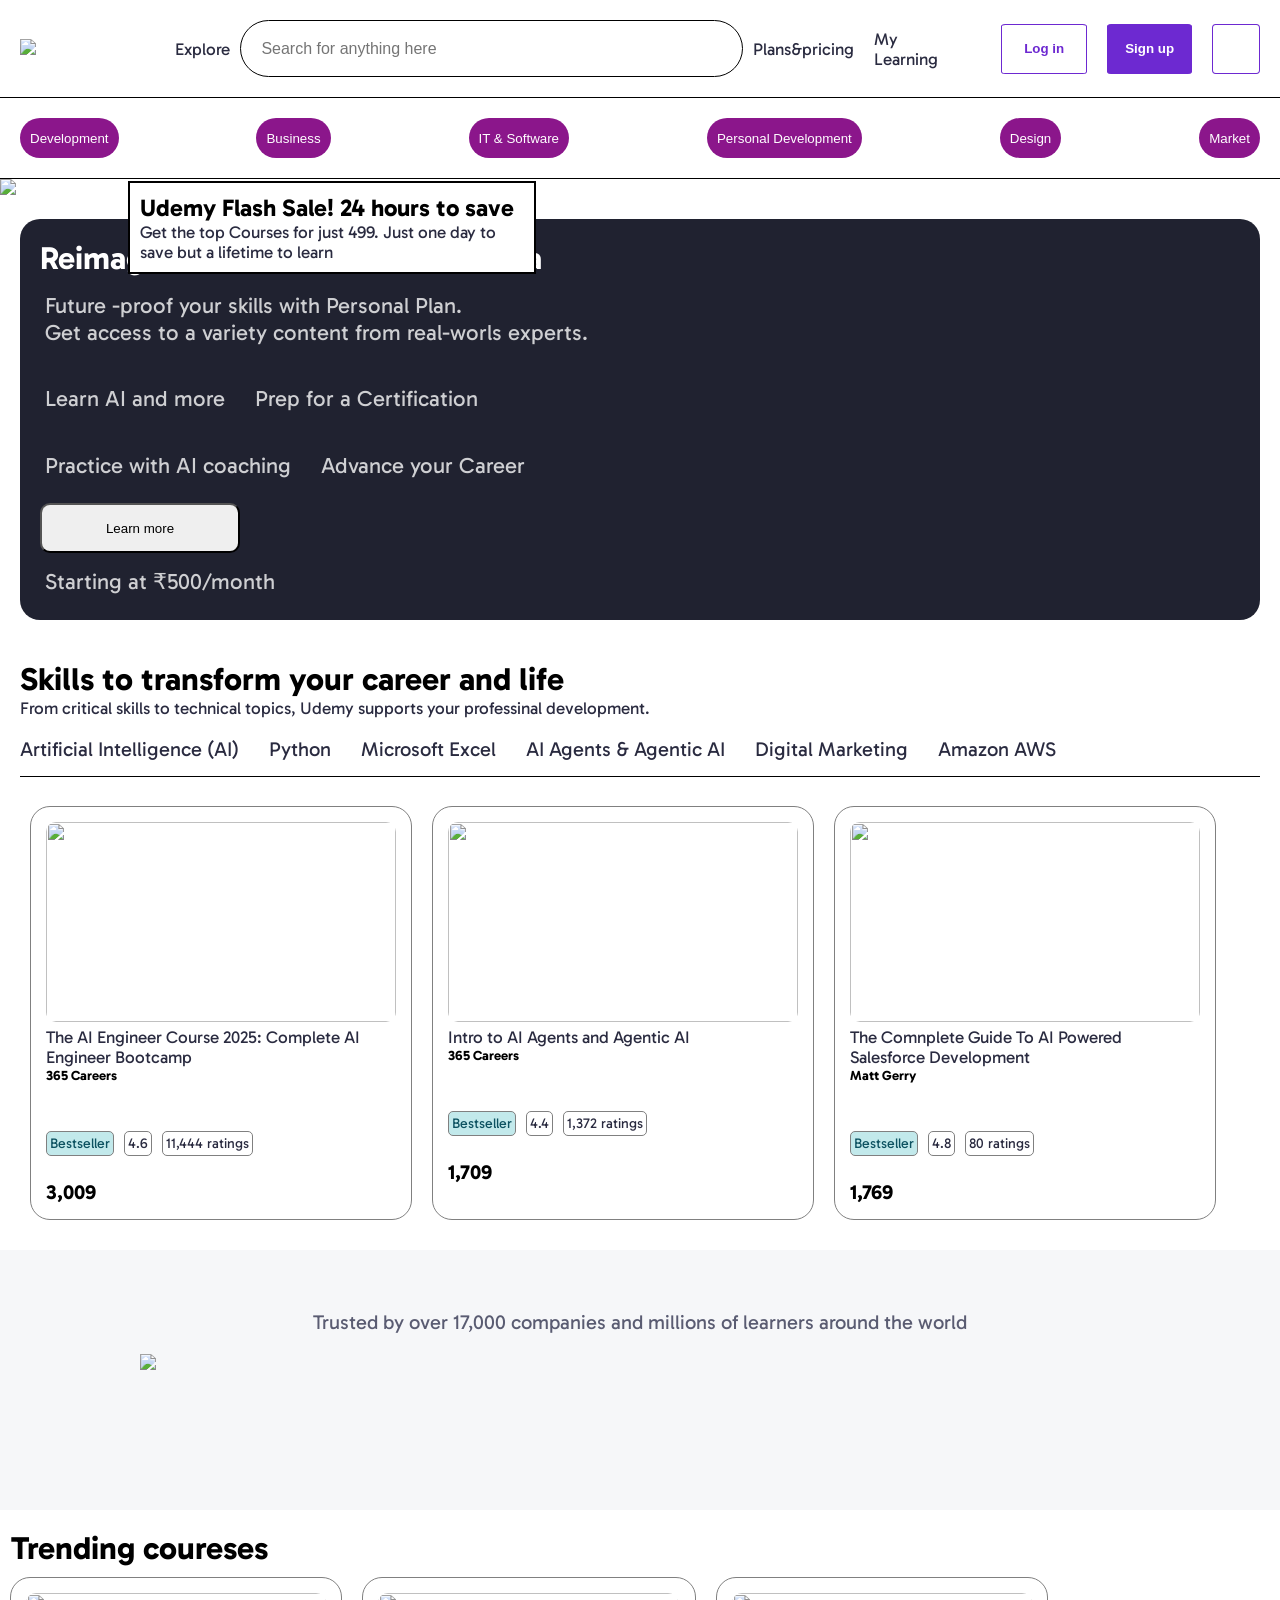
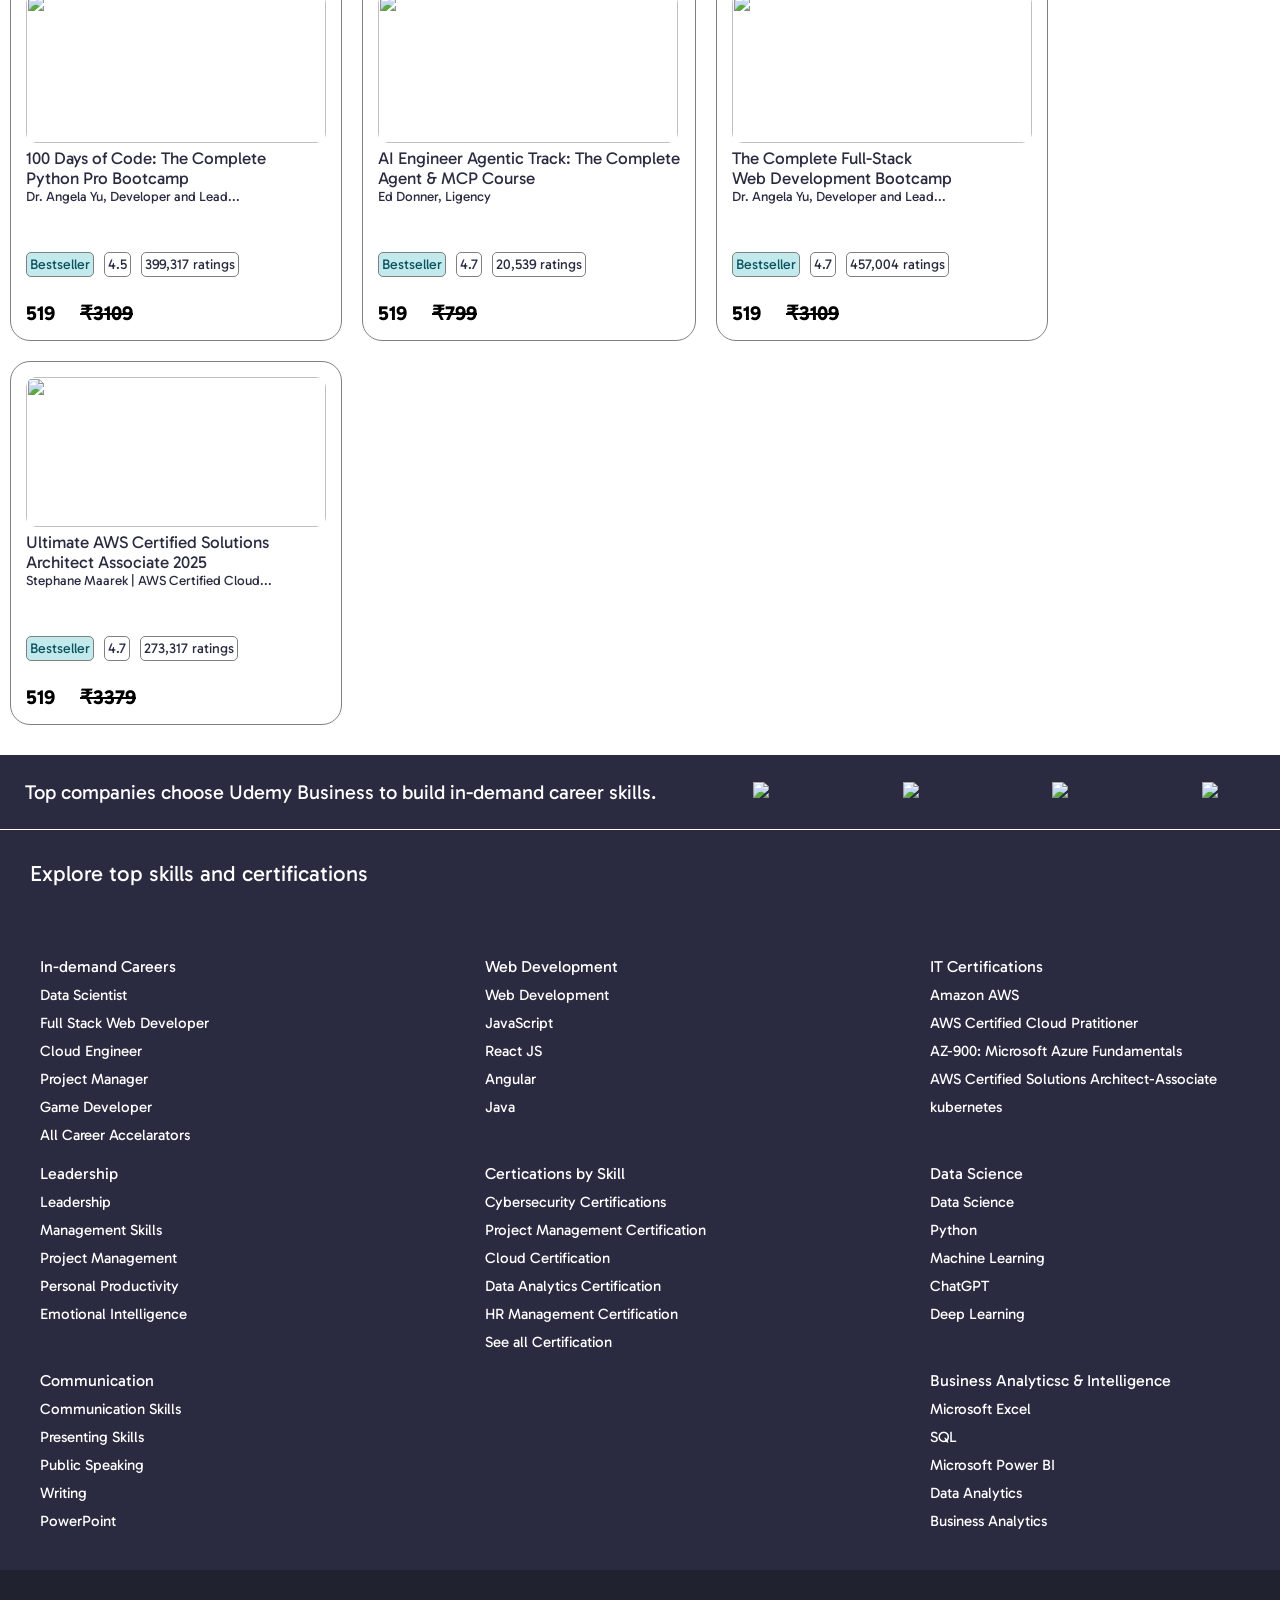
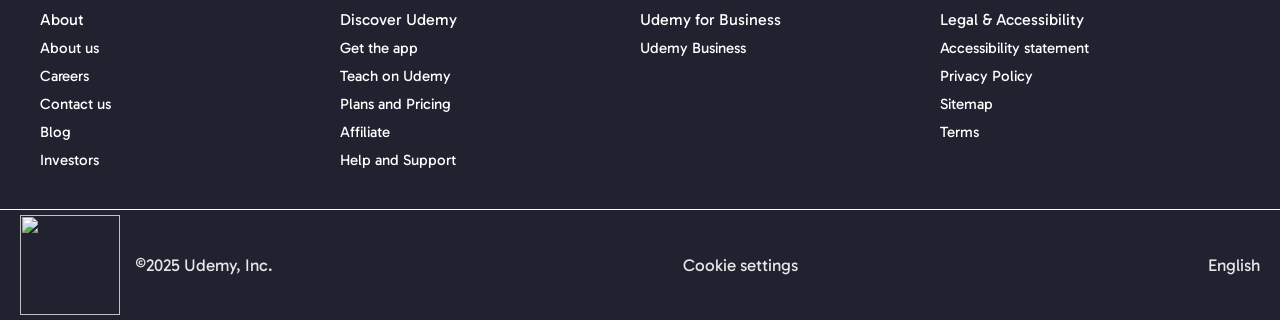
==== index.html @ 70ea8b69 "done" ====
<!DOCTYPE html>
<html lang="en">
<head>
    <meta charset="UTF-8">
    <meta name="viewport" content="width=device-width, initial-scale=1.0">
    <title>Udemy</title>
    <link rel="preconnect" href="https://fonts.googleapis.com">
    <link rel="preconnect" href="https://fonts.gstatic.com" crossorigin>
    <link href="https://fonts.googleapis.com/css2?family=Gabarito:wght@400..900&family=Roboto+Condensed:ital,wght@0,100..900;1,100..900&display=swap" rel="stylesheet">
    <link rel="stylesheet" href="style.css">
    <link rel="stylesheet" href="https://cdnjs.cloudflare.com/ajax/libs/font-awesome/7.0.1/css/all.min.css" integrity="sha512-2SwdPD6INVrV/lHTZbO2nodKhrnDdJK9/kg2XD1r9uGqPo1cUbujc+IYdlYdEErWNu69gVcYgdxlmVmzTWnetw==" crossorigin="anonymous" referrerpolicy="no-referrer" />
</head>
<body>
    <!--navbar-->
    <div class="navbar">
        <div class="navbar_s1">
            <img src="images/logo-udemy.svg">
            
        </div>
        <div class="nav1">
            <p>Explore</p>
        </div>
        <div class="navbar_s2">
            <i class="fa-solid fa-magnifying-glass" style="color: #000000;"></i>
            <input type="text" placeholder="Search for anything here">
        </div>
        <div class="navbar_s3">
            <p>Plans&pricing</p>
            <!-- <p>My Learning</p> -->
             <div class="mylearning">
                <p>My Learning</p>
                <div class="mylearning_popup">
                    <p>you did not purchase anything</p>
                </div>
             </div>
            <i class="fa-solid fa-cart-shopping" style="color: #030303;"></i>
            <button id="login"><h4>Log in</h4></button>
            <button id="signup"><h4>Sign up</h4></button>
            <button id="globe"><i class="fa-solid fa-globe" style="color: #050505;"></i></button>
        </div>
        <div class="navbar_s4">
            <i class="fa-solid fa-list" style="color: #000000;"></i>
        </div>
    </div>
    <div class="menu_catt">
        <button class="catt">Development</button>
        <button class="catt">Business</button>
        <button class="catt">IT & Software</button>
        <button class="catt">Personal Development</button>
        <button class="catt">Design</button>
        <button class="catt">Market</button>
    </div>
    <div class="sale-image">
        <img src="images/ad1.png">
        <div class="sale_imageoff">
            <h2>Udemy Flash Sale! 24 hours to save</h2>
            <p>
            Get the top Courses for just 499. Just one day to save but a lifetime to learn
            </p>
        </div>
    </div>

<div class="ad">
    <div class="ad_sec">
        <h1>Reimagine Your Career in the AI era</h1>
        <P>Future -proof your skills with Personal Plan.<br> Get access to a variety content from real-worls experts.</P>
        <br>
        <div class="ad_p1">
            <p><i class="fa-solid fa-star-of-life" style="color: #FFD43B;"></i> Learn AI and more</p>
            <p><i class="fa-solid fa-trophy" style="color: #19ae61;"></i> Prep for a Certification</p>
            <p><i class="fa-regular fa-message" style="color: #FFD43B;"></i> Practice with AI coaching</p>
            <p><i class="fa-solid fa-lightbulb" style="color: #12fdce;"></i> Advance your Career</p>
        </div>
        <br>
        <button style="color:black; width: 200px; height: 50px;border-radius: 10px;">Learn more</button>
        <p>Starting at ₹500/month</p>
    </div>
 
 <div class="ad_img">
    <img src="images/card_files/ai-career@1x.webp" alt="">
 </div>
 <br>
</div>

<div class="course_ad">
    <h1>Skills to transform your career and life</h1>
    <p>From critical skills to technical topics, Udemy supports your professinal development.</p>
    <br>
    <div class="coursead_1">
        <p>Artificial Intelligence (AI)</p>
        <p>Python</p>
        <p>Microsoft Excel</p>
        <p>AI Agents & Agentic AI</p>
        <p>Digital Marketing</p>
        <p>Amazon AWS</p>
    </div>
    <br>
    <div class="recommend">
        <div class="recomment_2">
            <img src="images/card_files/6112535_7103.jpg">
            <p>The AI Engineer Course 2025: Complete AI<br> Engineer Bootcamp</p>
            <h6>365 Careers</h6>
            <br><br>
            <div class="small_recomment">
                <p id="recommend_p">Bestseller</p>
                <p><i class="fa-solid fa-star" style="color: #FFD43B;"></i> 4.6</p>
                <p>11,444 ratings</p>
            </div>
            <br>
            <h4><i class="fa-solid fa-indian-rupee-sign" style="color: #13294e;"></i>3,009 &emsp;</h4>
        </div>
        <div class="recomment_2">
            <img src="images/card_files/6791359_66d8_2.jpg">
            <p>Intro to AI Agents and Agentic AI</p>
            <h6>365 Careers</h6>
            <br><br>
            <div class="small_recomment">
                <p id="recommend_p">Bestseller</p>
                <p><i class="fa-solid fa-star" style="color: #FFD43B;"></i> 4.4</p>
                <p>1,372 ratings</p>
            </div>
            <br>
            <h4><i class="fa-solid fa-indian-rupee-sign" style="color: #13294e;"></i>1,709 &emsp;</h4>
        </div>
<div class="recomment_2">
            <img src="images/card_files/6814079_b2f0_4.jpg">
            <p>The Comnplete Guide To AI Powered <br>Salesforce Development</p>
            <h6>Matt Gerry</h6>
            <br><br>
            <div class="small_recomment">
                <p id="recommend_p">Bestseller</p>
                <p><i class="fa-solid fa-star" style="color: #FFD43B;"></i> 4.8</p>
                <p>80 ratings</p>
            </div>
            <br>
            <h4><i class="fa-solid fa-indian-rupee-sign" style="color: #13294e;"></i>1,769 &emsp;</h4>
        </div>

    </div>
    

</div>


 <div class="logo_card">
    <p>Trusted by over 17,000 companies and millions of learners around the world</p>
    <div class="logo_card1">
        <img src="images/card_files/volkswagen-light.svg">
        <img src="images/card_files/samsung_logo.svg" alt="">
        <img src="images/card_files/cisco_logo.svg" alt="">
        <img src="images/card_files/vimeo_logo_resized-2.svg" alt="">
        <img src="images/card_files/procter_gamble_logo.svg" alt="">
        <img id="dis" src="images/card_files/hewlett_packard_enterprise_logo.svg" alt="">
        <img id="dis" src="images/card_files/citi_logo.svg" alt="">
        <img id="dis" src="images/card_files/ericsson_logo.svg" alt="">
    </div>
    </div>





<br>


    <h1>&emsp13;Trending coureses</h1>
    <div class="recommend">
        
    
        <div class="recomment_1">
            <img src="images/image_card4.jpg">
            <p>100 Days of Code: The Complete <br>Python Pro Bootcamp</p>
            <h6>Dr. Angela Yu, Developer and Lead...</h6>
            <br><br>
            <div class="small_recomment">
                <p id="recommend_p">Bestseller</p>
                <p><i class="fa-solid fa-star" style="color: #FFD43B;"></i> 4.5</p>
                <p>399,317 ratings</p>
            </div>
            <br>
            <h4><i class="fa-solid fa-indian-rupee-sign" style="color: #13294e;"></i>519 &emsp;<del>₹3109</del></h4>
        </div>

        <div class="recomment_1">
            <img src="images/image_card3.jpg">
            <p>AI Engineer Agentic Track: The Complete<br> Agent & MCP Course</p>
            <h6>Ed Donner, Ligency</h6>
            <br><br>
            <div class="small_recomment">
                <p id="recommend_p">Bestseller</p>
                <p><i class="fa-solid fa-star" style="color: #FFD43B;"></i> 4.7</p>
                <p>20,539 ratings</p>
            </div>
            <br>
            <h4><i class="fa-solid fa-indian-rupee-sign" style="color: #13294e;"></i>519 &emsp;<del>₹799</del></h4>
        </div>

        <div class="recomment_1">
            <img src="images/image_card2.jpg">
            <p>The Complete Full-Stack <br>Web Development Bootcamp</p>
            <h6>Dr. Angela Yu, Developer and Lead...</h6>
            <br><br>
            <div class="small_recomment">
                <p id="recommend_p">Bestseller</p>
                <p><i class="fa-solid fa-star" style="color: #FFD43B;"></i> 4.7</p>
                <p>457,004 ratings</p>
            </div>
            <br>
            <h4><i class="fa-solid fa-indian-rupee-sign" style="color: #13294e;"></i>519 &emsp;<del>₹3109</del></h4>
        </div>

        <div class="recomment_1">
            <img src="images/image_card1.jpg">
            <p>Ultimate AWS Certified Solutions <br>Architect Associate 2025</p>
            <h6>Stephane Maarek | AWS Certified Cloud...</h6>
            <br><br>
            <div class="small_recomment">
                <p id="recommend_p">Bestseller</p>
                <p><i class="fa-solid fa-star" style="color: #FFD43B;"></i> 4.7</p>
                <p>273,317 ratings</p>
            </div>
            <br>
            <h4><i class="fa-solid fa-indian-rupee-sign" style="color: #13294e;"></i>519 &emsp;<del>₹3379</del></h4>
        </div>
        
    </div>
   <br>

    <div class="logo_ad">
        <p id="p_logo" style="color: white; font-size: 20px;">Top companies choose Udemy Business to build in-demand career skills.</p>
        <p><img src="images/card_files/nasdaq-light.svg" alt="none"></p>
        <p><img src="images/card_files/volkswagen_logo.svg" alt="none"></p>
        <p><img src="images/card_files/netapp-light.svg" alt="none"></p>
        <p><img src="images/card_files/eventbrite-light.svg" alt="none"></p>

    </div>    

    <p style="background-color: #2a2b40; padding: 30px;color: white; font-size: 22px;">Explore top skills and certifications</p>

    <div class="footer">
        
        <div class="footer_2">
            In-demand Careers
            
                <p>Data Scientist</p>
                <p>Full Stack Web Developer</p>
                <p>Cloud Engineer</p>
                <p>Project Manager</p>
                <p>Game Developer</p>
                <p>All Career Accelarators</p>
            
        </div>
       <div class="footer_2">
            Web Development
            <p>Web Development</p>
            <p>JavaScript</p>
            <p>React JS</p>
            <p>Angular</p>
            <p>Java</p>
                
            
        </div>
        <div class="footer_2">
            IT Certifications
            
               <p>Amazon AWS</p>
               <p>AWS Certified Cloud Pratitioner</p>
               <p>AZ-900: Microsoft Azure Fundamentals</p>
               <p>AWS Certified Solutions Architect-Associate</p>
               <p>kubernetes</p>
               
            
        </div>
        <div class="footer_2">
            Leadership
            
                <p>Leadership</p>
                <p>Management Skills</p>
                <p>Project Management</p>
                <p>Personal Productivity</p>
                <p>Emotional Intelligence</p>
            
        </div>
        
        <div class="footer_2">
            Certications by Skill
            <p>Cybersecurity Certifications</p>
            <p>Project Management Certification</p>
            <p>Cloud Certification</p>
            <p>Data Analytics Certification</p>
            <p>HR Management Certification</p>
            <p>See all Certification</p>
            
        </div>
        <div class="footer_2">
            Data Science
            <p>Data Science</p>
            <p>Python</p>
            <p>Machine Learning</p>
            <p>ChatGPT</p>
            <p>Deep Learning</p>
            
        </div>
        <div class="footer_2">
            Communication
            <p>Communication Skills</p>
            <p>Presenting Skills</p>
            <p>Public Speaking</p>
            <p>Writing</p>
            <p>PowerPoint</p>
            
        </div>
        <div class="footer_2">
            Business Analyticsc & Intelligence
            <p>Microsoft Excel</p>
            <p>SQL</p>
            <p>Microsoft Power BI</p>
            <p>Data Analytics</p>
            <p>Business Analytics</p>
            
        </div>
    </div>










    <div class="container">
        <div class="footer_2">
            About
                <p>About us</p>
                <p>Careers</p>
                <p>Contact us</p>
                <p>Blog</p>
                <p>Investors</p>
            
        </div>
        <div class="footer_2">
            Discover Udemy
            <p>Get the app</p>
            <p>Teach on Udemy</p>
            <p>Plans and Pricing</p>
            <p>Affiliate</p>
            <p>Help and Support</p>
        </div>
        <div class="footer_2">
            Udemy for Business
                <p>Udemy Business</p>
        </div>
        <div class="footer_2">
            Legal & Accessibility
            
                <p>Accessibility statement</p>
                <p>Privacy Policy</p>
                <p>Sitemap</p>
                <p>Terms</p>
            
        </div>
        
    </div>
    
    <div class="footer1">
        <div id="foot_img"><img src="images/logo-udemy.svg"><p>&copy;2025 Udemy, Inc.</p></div>
         
         <p>Cookie settings</p>
         <p><i class="fa-solid fa-globe" style="color: white;"></i>English</p>
    </div>
    
</body>
</html>
---- style.css ----
*{
    margin: 0;
    padding: 0;
}
body{
    font-family: 'Gabarito',sans-serif;
}

.navbar{
    padding: 20px;
    display: flex;
    justify-content: space-between;
    border-bottom: 1px black solid;
    gap: 10px;
    position: sticky;
    top: 0;
    align-items: center;
    background-color: white;
    z-index: 1;
    
}
.navbar_s1{
    width: 150px;
}
.navbar_s2{
    padding: 10px;
    border: solid black 1px;
    width: 40%;
    height:35px;
    border-radius: 30px;
    display: flex;
    align-items: center;
    gap: 10px;
}

.navbar_s2 input{
    border: none;
    width:100%;
    font-size: 16px;
}
.navbar_s2 input:focus{
    outline: none;
}

.navbar_s3{
    display: flex;
    font-size: 18px;
    gap: 20px;
    align-items: center;
}
p{
    color: #2A2B40;
    font-size: 17px;
}
.navbar_s4{
    display: none;
}
.mylearning{
   position:relative;
   cursor: pointer;
}
.mylearning:hover .mylearning_popup{
    display: block;
}
.mylearning_popup{
    display: none;
   position:absolute;
   background-color: rgba(255, 255, 255);
   border: 1px solid black;
   width: 100%;
   top: 150%;
   right: 0;
   padding: 10px;

}
#login{
    border: solid #6D29D1 1px;
    height: 50px;
    width: 90px;
    border-radius: 5%;
    color: #6D29D1;
    background-color: white;
}
#signup{
    border: solid #6D29D1 1px;
    height: 50px;
    width: 90px;
    border-radius: 5%;
    color:white;
    background-color: #6D29D1;
}

#globe{
    height: 50px;
    width: 50px;
    background-color: white;
    border-radius: 8%;
    border: solid #6D29D1 1px;
}
.menu_catt{
    padding: 20px;
    display: flex;
    justify-content: space-between;
    border-bottom: 1px solid black;
}
.catt{
    height: 40px;
    padding: 10px;
    background-color:rgba(128, 0, 128, 0.915);
    color: white;
    border-radius: 20px;
    border: none;
}
.catt:hover{
    background-color: orange;
    color: black;
}
.sale-image{
    position: relative;
}
.sale-image img{
    width: 100%;
}
.sale_imageoff{
    padding: 10px;
    width: 30%;
    border: 2px solid black;
    background-color: white;
    position: absolute;
    top: 10%;
    left: 10%;
}
.course_ad{
    padding: 20px;
}
.coursead_1{
    display: flex;
    gap: 30px;
    border-bottom: solid black 0.1px;
    padding-bottom: 15px;
}
.coursead_1 p{
    font-size: 20px;

}
.ad{
    margin: 20px;
    padding: 20px;
    background-color: #202230;
    color: white;
    display: flex;
    flex-wrap: wrap;
    gap: 30px;
    align-items: center;
    border-radius: 20px;
}
.ad_img img{
    height: 465px;
    
}
.ad_sec p{
    font-size: 22px;
    padding: 5px;
    color: rgba(253, 252, 252, 0.793);
    margin-top: 10px;
}
.ad_sec{
    width: 600px;
}
.ad_p1{
    display: flex;
    flex-wrap: wrap;
    align-items: center;
    gap: 20px;
}

.logo_ad{
    padding: 25px;
    display: flex;
    align-items: center;
    justify-content: space-between;
    background-color:#2A2B40;
    color: white;
    border-bottom: solid white 1px;
    border-top: solid white 1px; 
}
.recommend{
    padding: 10px;
    display: flex;
    justify-content: start;
    flex-wrap: wrap;
    gap: 20px;
    font-size: 20px;
}
.recomment_1 h6{
    color: #2A2B40;
    font-weight: lighter;
}
.recomment_1{
    padding: 15px;
    border: gray solid 0.5px;
    
    border-radius: 20px;
    

}
.recomment_1 img{
    width: 300px;
    height: 150px;
    border-radius: 10px;
}

.recomment_2{
    padding: 15px;
    border: gray solid 0.5px;
    border-radius: 20px;
}
.recomment_2 img{
    width: 350px;
    height: 200px;
    border-radius: 10px;
}

.small_recomment{
    display: flex;
    flex-wrap: wrap;
    gap:10px;
}
.small_recomment p{
    padding: 3px;
    border: gray solid 0.1px;
    text-align: center;
    border-radius: 5px;
    font-size: 14px;
}
#recommend_p{
    background-color: #C2E9EB;
    color: #0D5261;
}
.logo_card{
    height: 200px;
    background-color:#F6F7F9;
    text-align: center;
    padding-top: 60px;
   
}
.logo_card p{
    color: #5A5C72;
    font-size: 20px;
    font-weight: lighter;


}
.logo_card1{
    height: 80px;
    display:flex;
    justify-content: space-evenly;
    align-items: center;
    
}

.logo_card img{
    height:40px;
}






















.footer{
    display: flex;
    background-color: #2A2B40;
    color: white;
    padding: 40px;
    flex-wrap: wrap;
    justify-content: space-between;
    gap: 20px;
    
}
.footer p{
    margin-top: 10px;
    color: white;
    font-size: 15px;
}
.footer_2 p:hover{
    color: gray;
    text-decoration: underline;
}
.footer_2{
    width: 310px;
}















.container{
    padding:40px;
    background-color: #202230;
    color: white;
    display: flex;
    justify-content: space-between;
}

.container p{
    margin-top: 10px;
    color: white;
    font-size: 15px;
}
.container p:hover{
    color: gray;
    text-decoration: underline;
}
.footer1{
    padding: 20px;
    background-color: #202230;
    height: 70px;
    border-top: solid 0.1px white;
    display: flex;
    align-items: center;
    justify-content: space-between;

}
.footer1 p{
    color:#ffffffe3;
    font-weight: lighter;
}
.footer1 img{
    height: 100px;
    width: 100px;
}
#foot_img{
    display: flex;
    align-items: center;
    gap: 15px;
}



@media  screen and (max-width:1200px) {
    .ad_sec,.ad_img{
        width: 40%;
        h1{
            font-size: 18px;
        }
        p{
        font-size: 15px;

        }
    }
    .ad_img img{
        width: 500px;
    }
    .recommend_1{
        width: 25%;
    }
}


@media  screen and (max-width:600px) {
    body{
        font-size: 18px;
        h1{
            font-size: 24px;
        }
    }
    .navbar{
        .navbar_s3,.nav1,.navbar_s2{
            display: none;
        }
    }
    .menu_catt{
        display: none;
    }
    .sale_imageoff{
        height: 140px;
        p,h2{
            font-size: 18px;

        }
    }
    .sale-image img{
        height: 230px;
    }
    .container{
        gap: 20px;
    }
    #p_logo{
        display: none;
    }
    .navbar_s4{
        display: block;
    }
    .ad_img{
        display: none;
    }
    .coursead_1 p{
        font-size: 16px;
        display: flex;
        flex-direction: column;
    }
    #dis{
        display: none;
    }
    .recommend{
        margin-left: 10%;
        margin-right: 10%;
    }

}
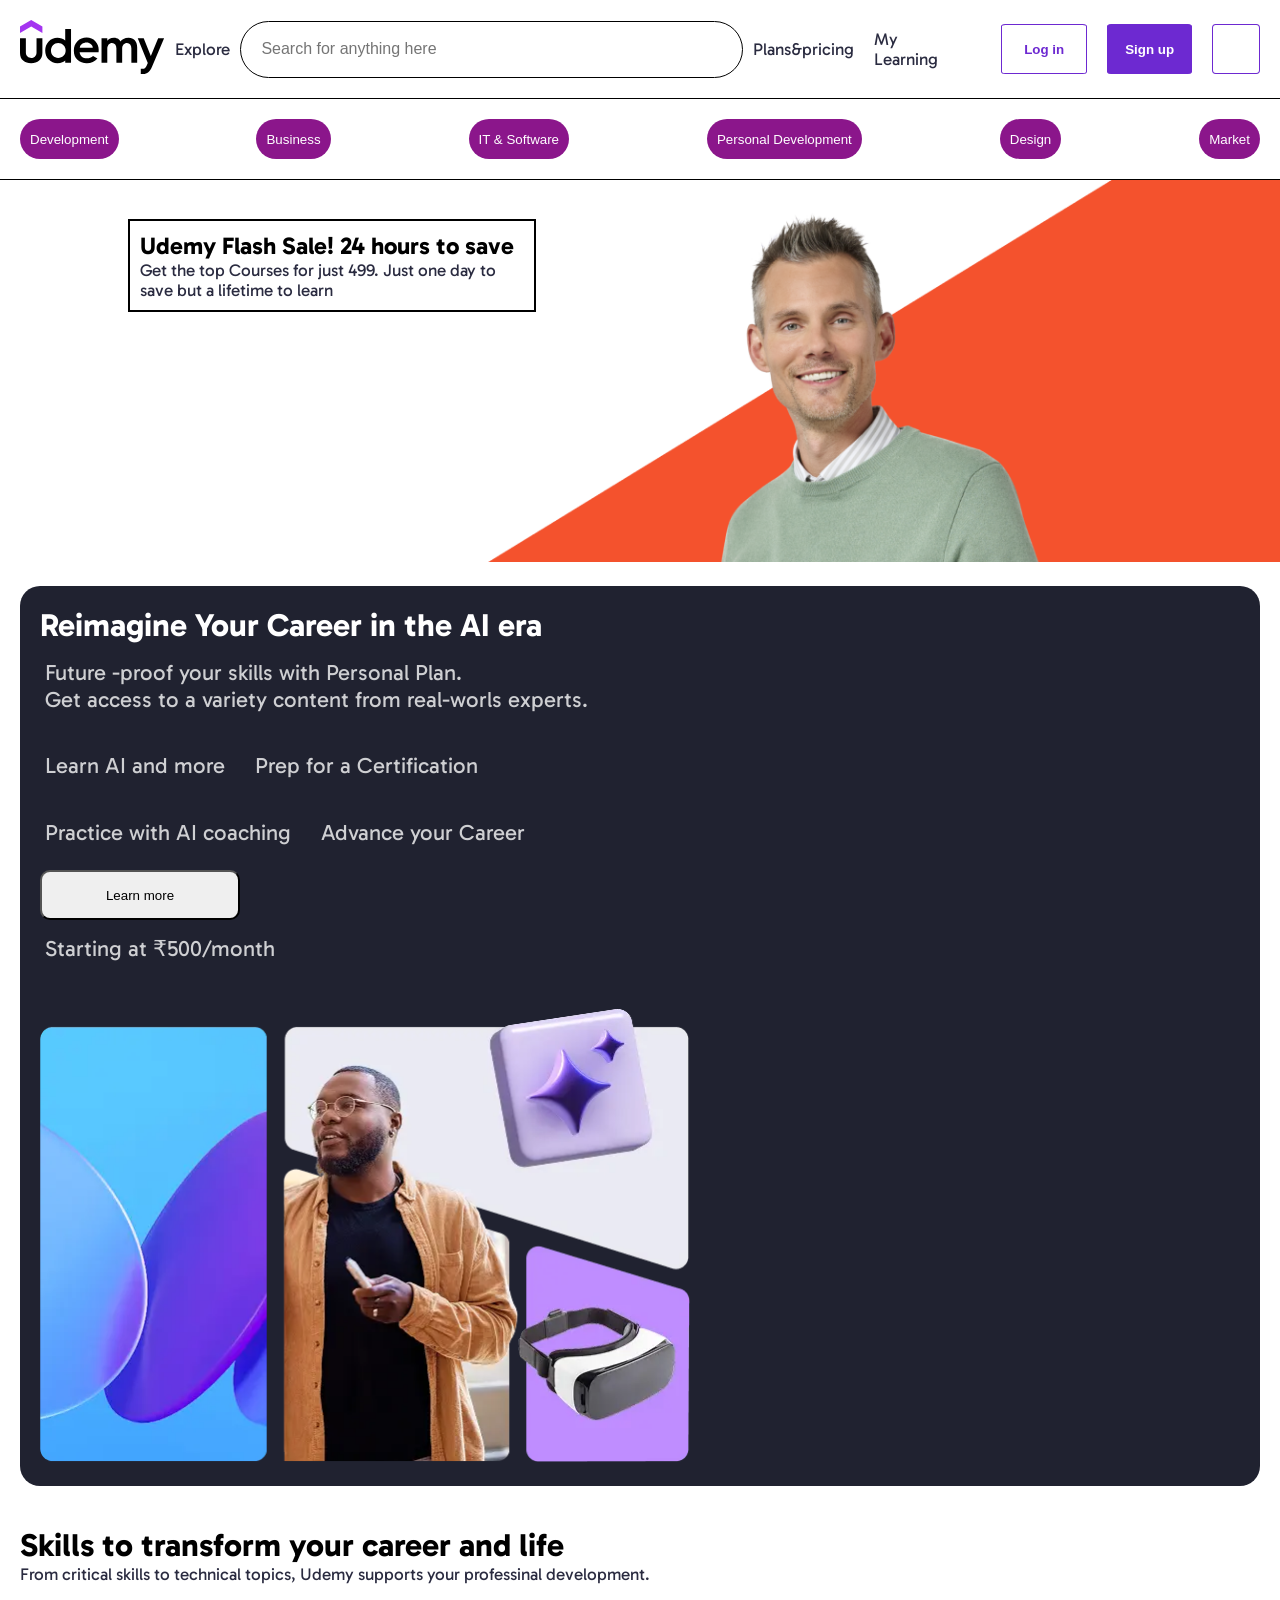
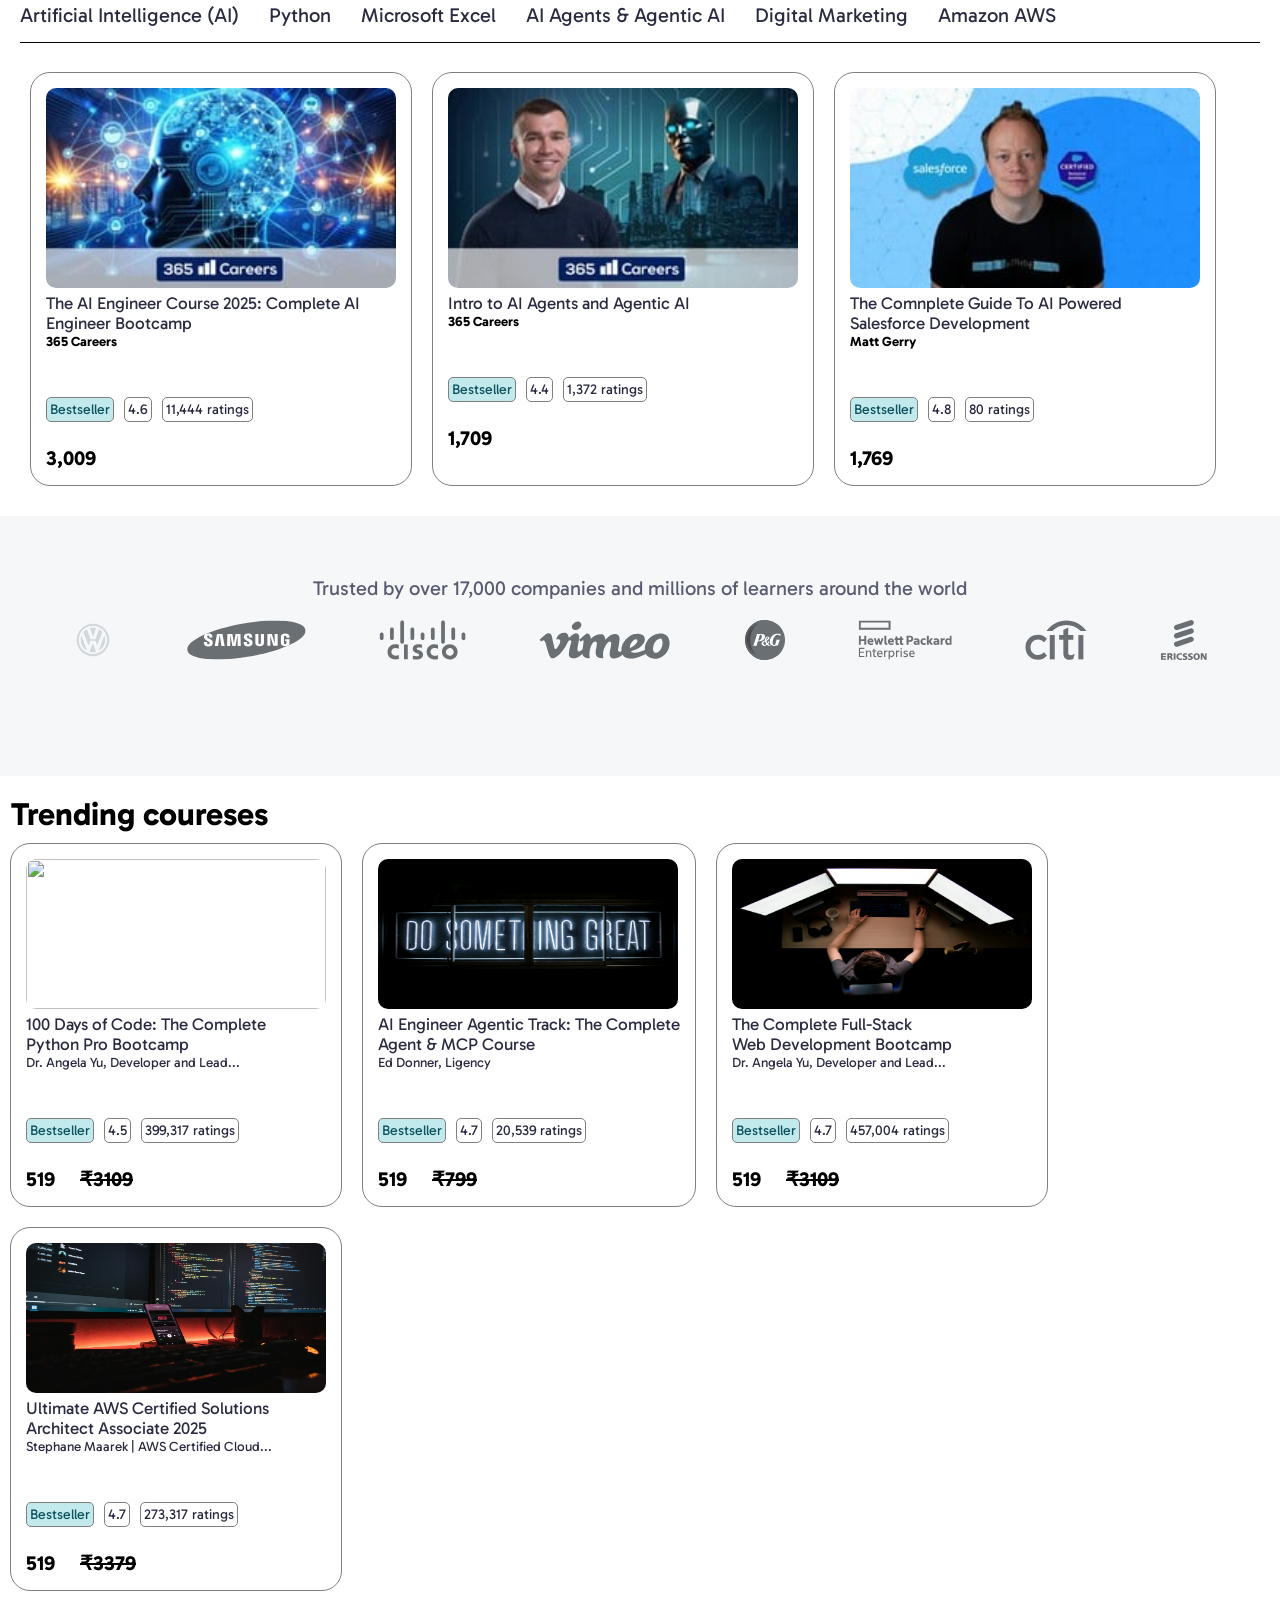
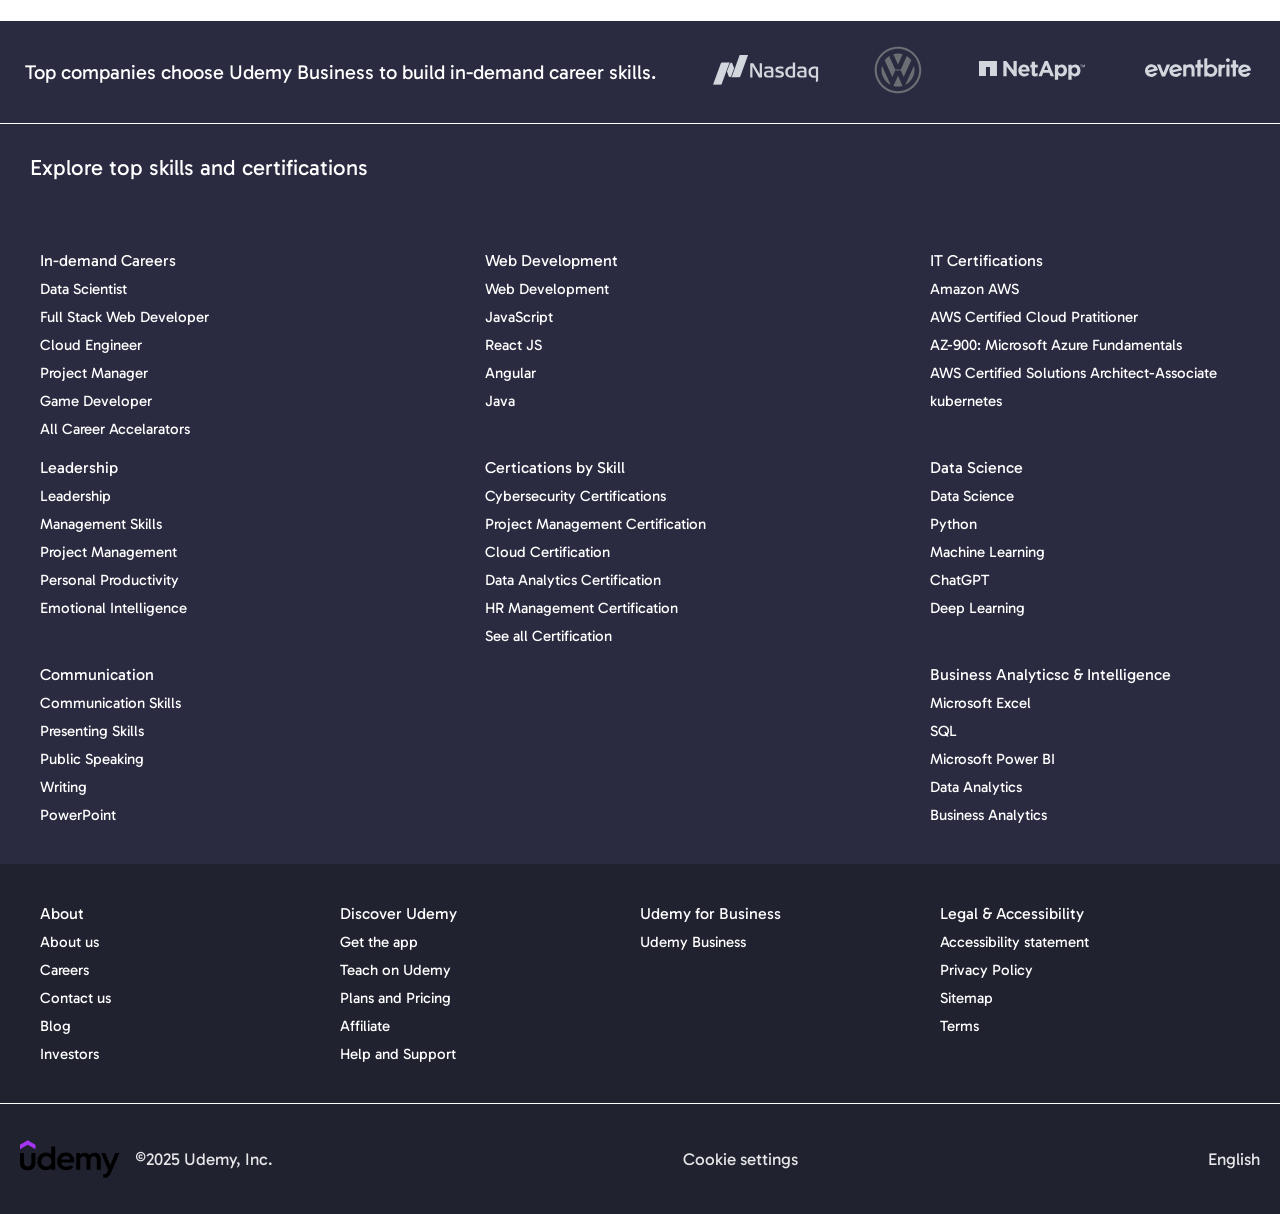
==== commit 6d07c7dd: "done" ====
--- a/index.html
+++ b/index.html
@@ -90,9 +90,9 @@
         <p>Artificial Intelligence (AI)</p>
         <p>Python</p>
         <p>Microsoft Excel</p>
-        <p>AI Agents & Agentic AI</p>
+        <p id="dis">AI Agents & Agentic AI</p>
         <p>Digital Marketing</p>
-        <p>Amazon AWS</p>
+        <p id="dis">Amazon AWS</p>
     </div>
     <br>
     <div class="recommend">
@@ -149,7 +149,7 @@
         <img src="images/card_files/samsung_logo.svg" alt="">
         <img src="images/card_files/cisco_logo.svg" alt="">
         <img src="images/card_files/vimeo_logo_resized-2.svg" alt="">
-        <img src="images/card_files/procter_gamble_logo.svg" alt="">
+        <img id="dis" src="images/card_files/procter_gamble_logo.svg" alt="">
         <img id="dis" src="images/card_files/hewlett_packard_enterprise_logo.svg" alt="">
         <img id="dis" src="images/card_files/citi_logo.svg" alt="">
         <img id="dis" src="images/card_files/ericsson_logo.svg" alt="">
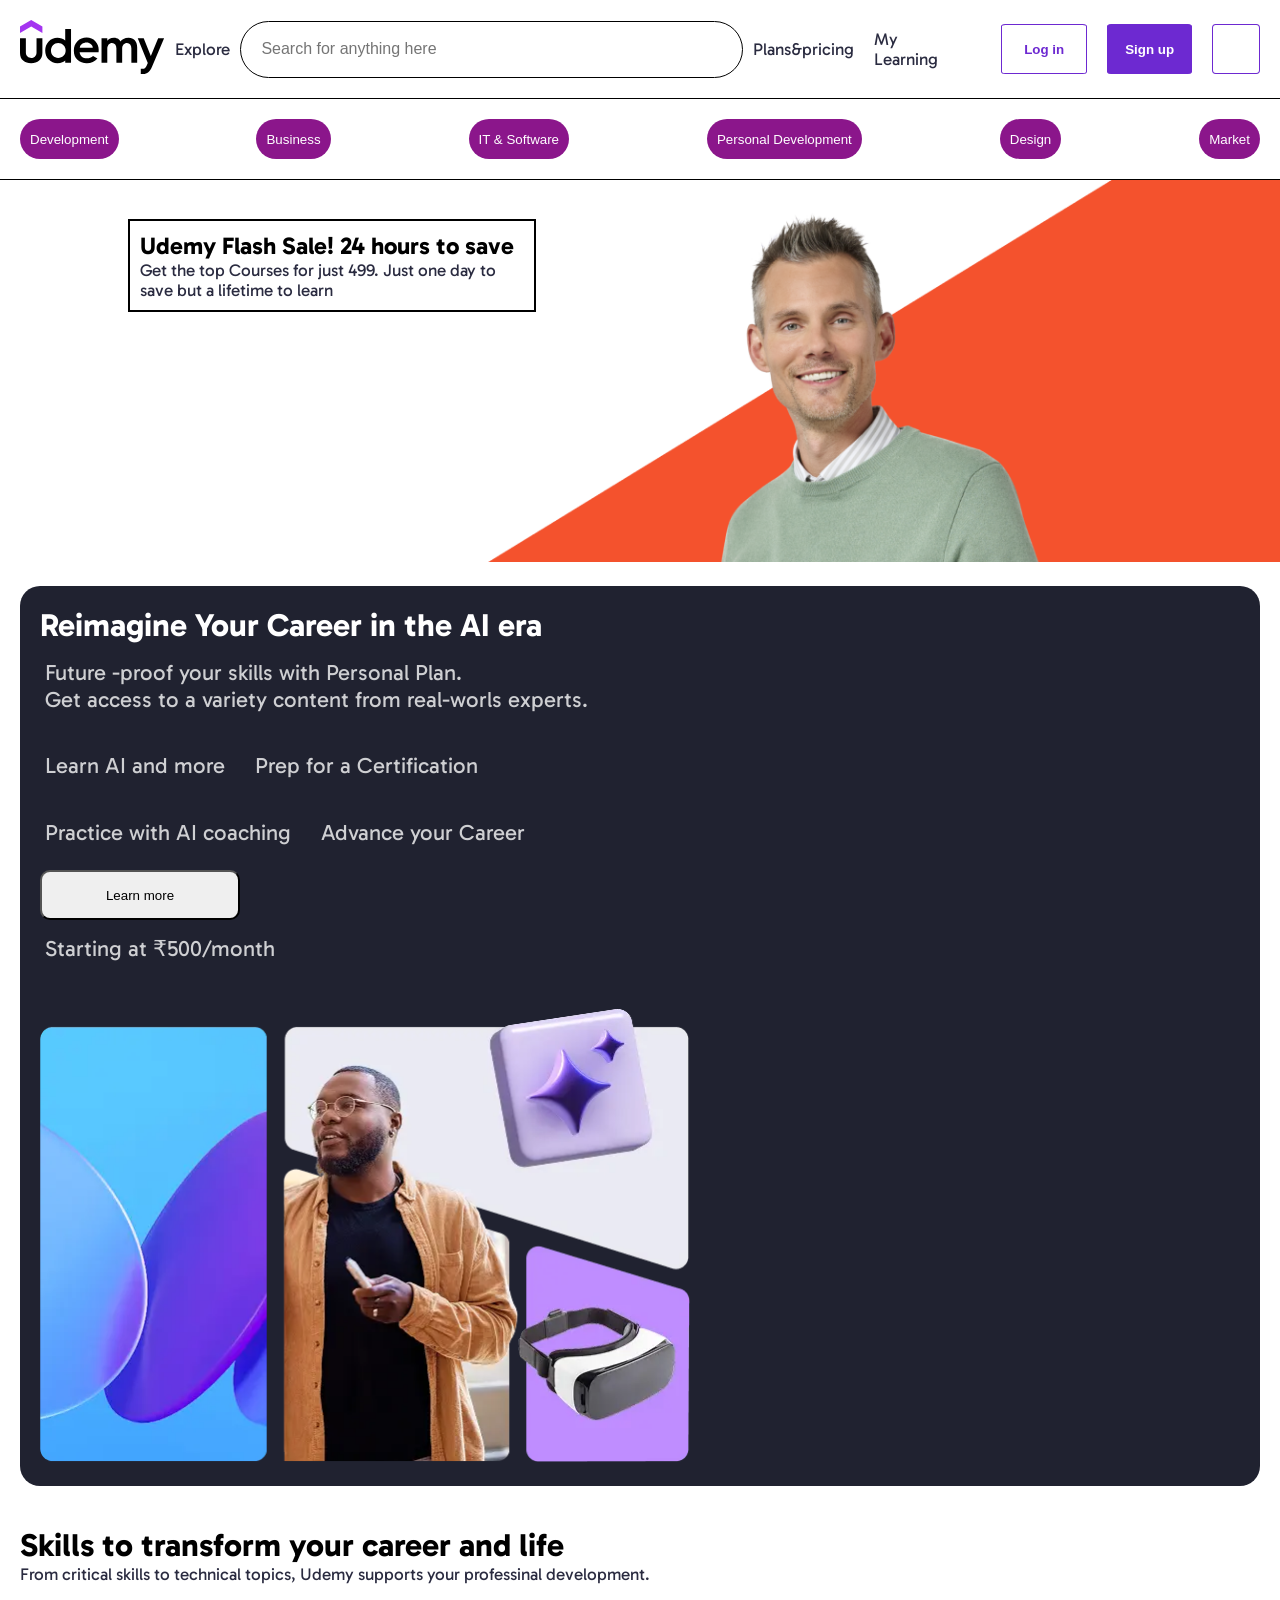
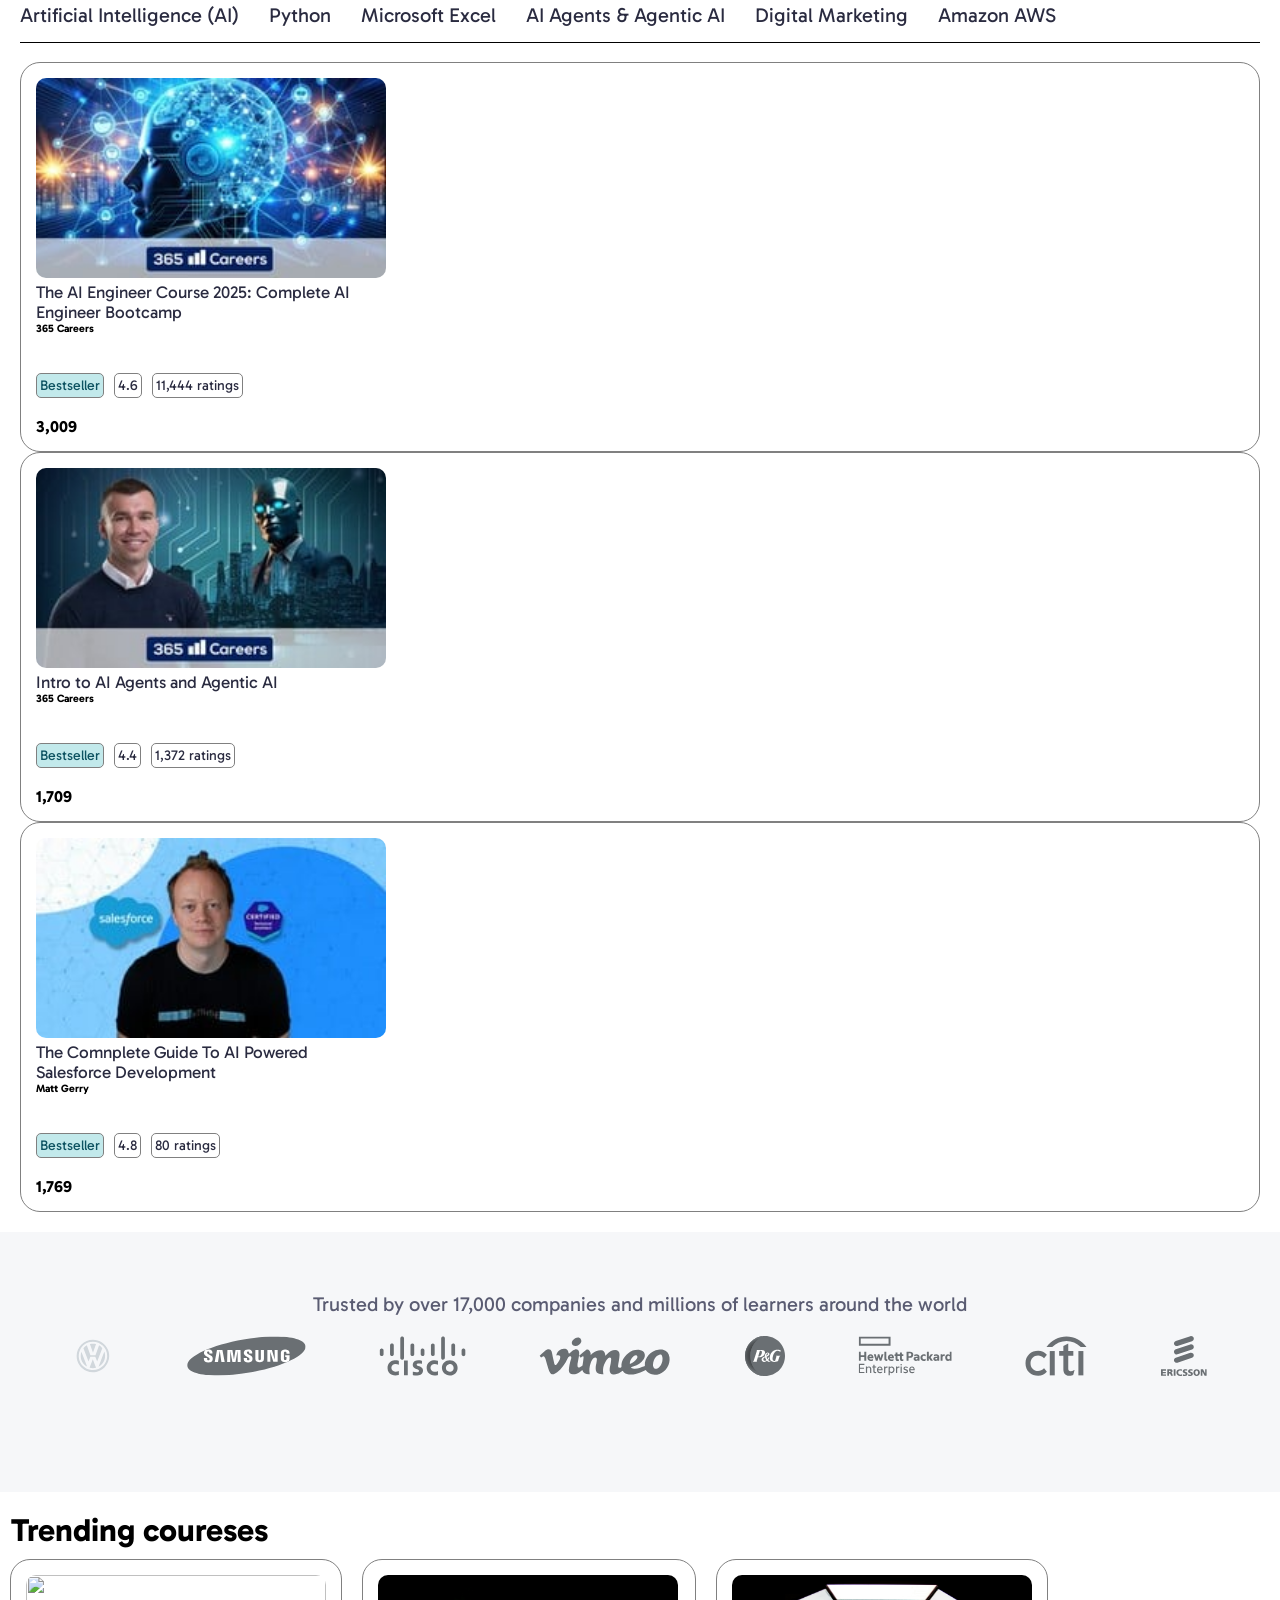
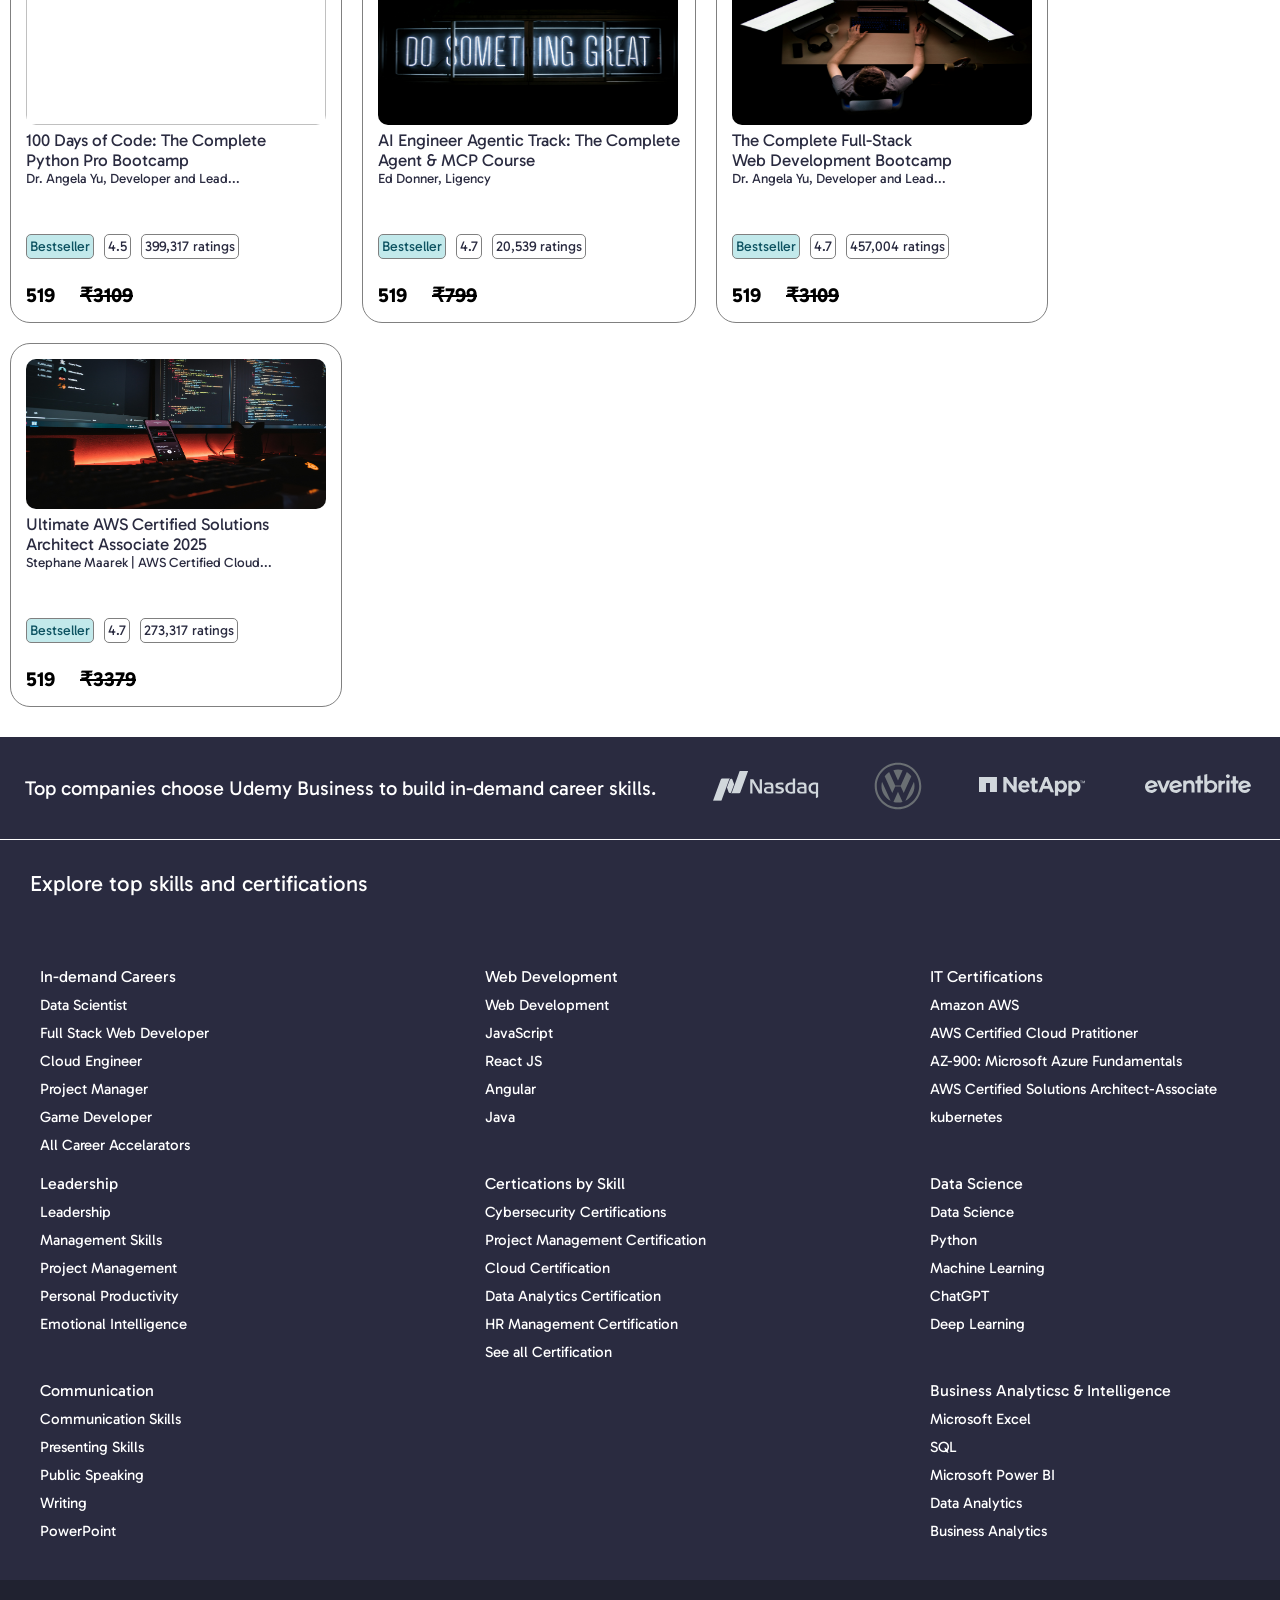
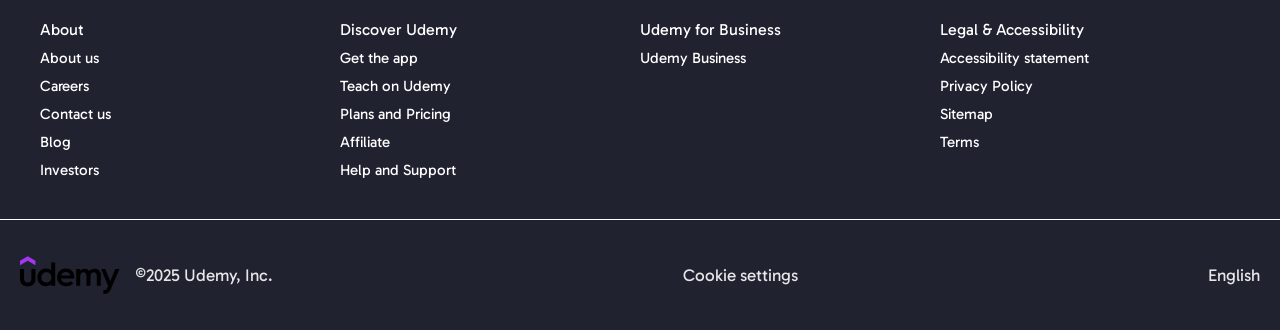
==== commit bc2a487c: "done" ====
--- a/index.html
+++ b/index.html
@@ -95,7 +95,7 @@
         <p id="dis">Amazon AWS</p>
     </div>
     <br>
-    <div class="recommend">
+    <div class="recommend_11">
         <div class="recomment_2">
             <img src="images/card_files/6112535_7103.jpg">
             <p>The AI Engineer Course 2025: Complete AI<br> Engineer Bootcamp</p>
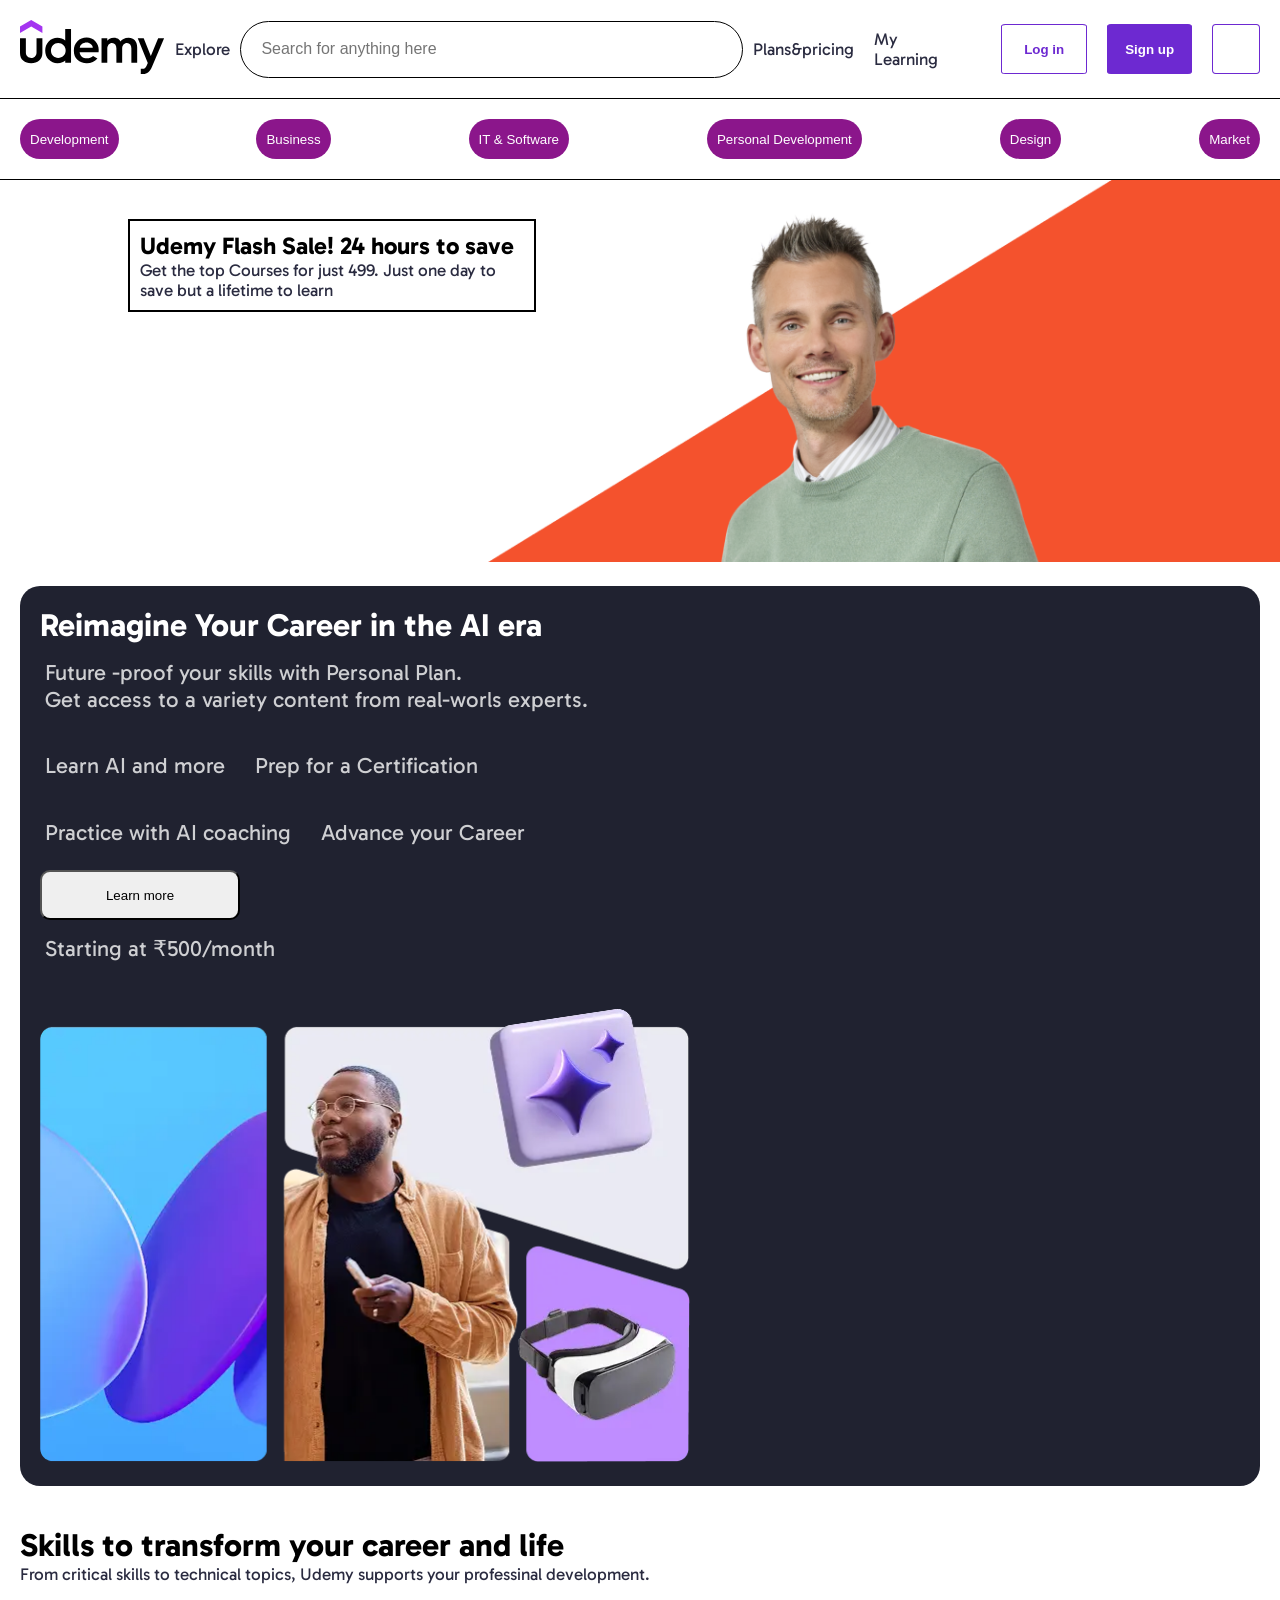
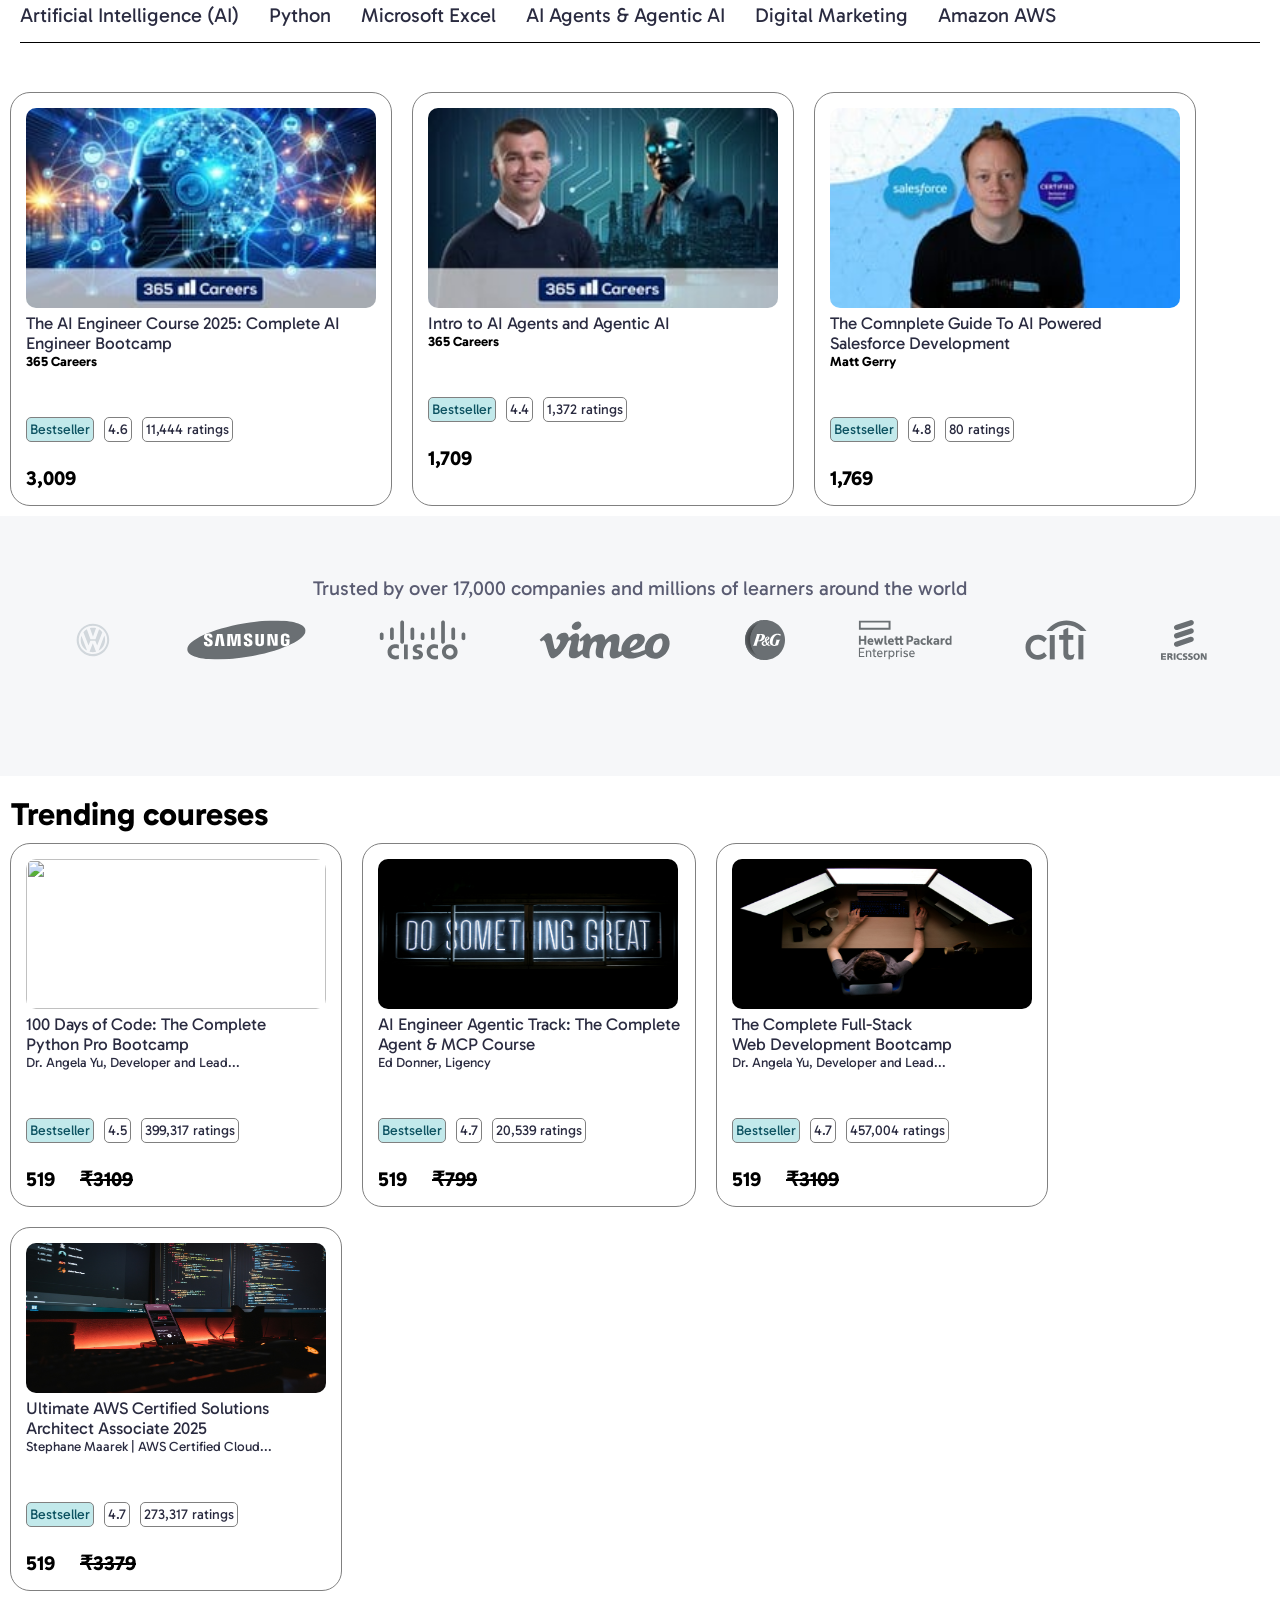
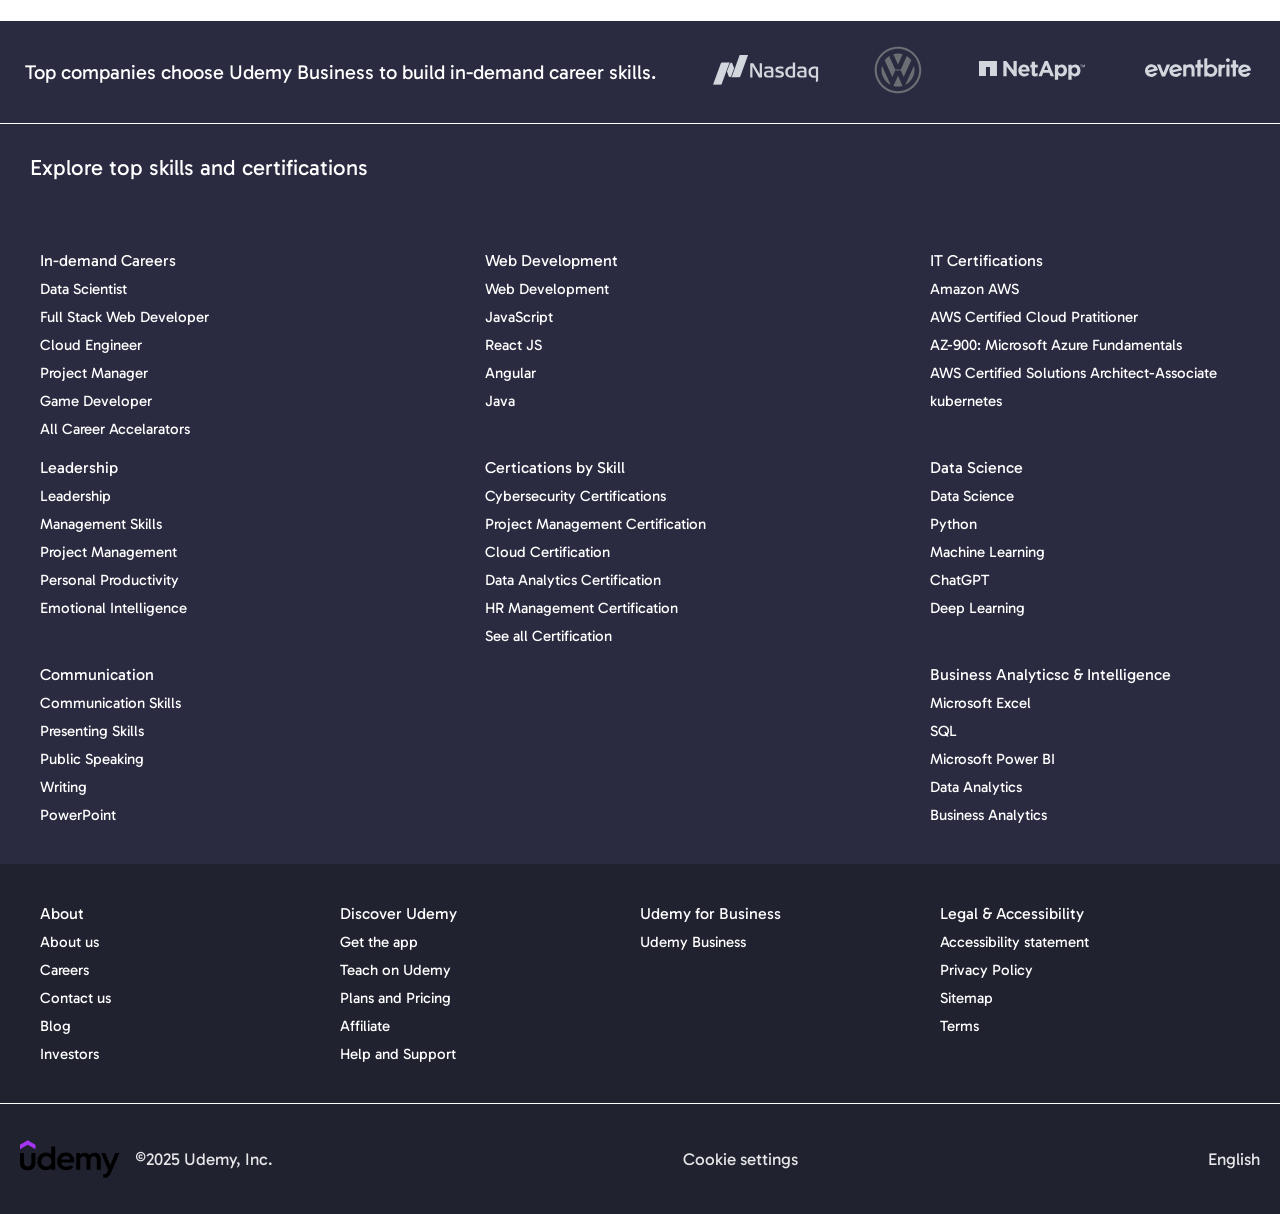
==== commit ba709887: "done" ====
--- a/index.html
+++ b/index.html
@@ -94,8 +94,9 @@
         <p>Digital Marketing</p>
         <p id="dis">Amazon AWS</p>
     </div>
+</div>
     <br>
-    <div class="recommend_11">
+    <div class="recommend">
         <div class="recomment_2">
             <img src="images/card_files/6112535_7103.jpg">
             <p>The AI Engineer Course 2025: Complete AI<br> Engineer Bootcamp</p>
@@ -122,7 +123,7 @@
             <br>
             <h4><i class="fa-solid fa-indian-rupee-sign" style="color: #13294e;"></i>1,709 &emsp;</h4>
         </div>
-<div class="recomment_2">
+    <div class="recomment_2">
             <img src="images/card_files/6814079_b2f0_4.jpg">
             <p>The Comnplete Guide To AI Powered <br>Salesforce Development</p>
             <h6>Matt Gerry</h6>
@@ -139,7 +140,6 @@
     </div>
     
 
-</div>
 
 
  <div class="logo_card">
